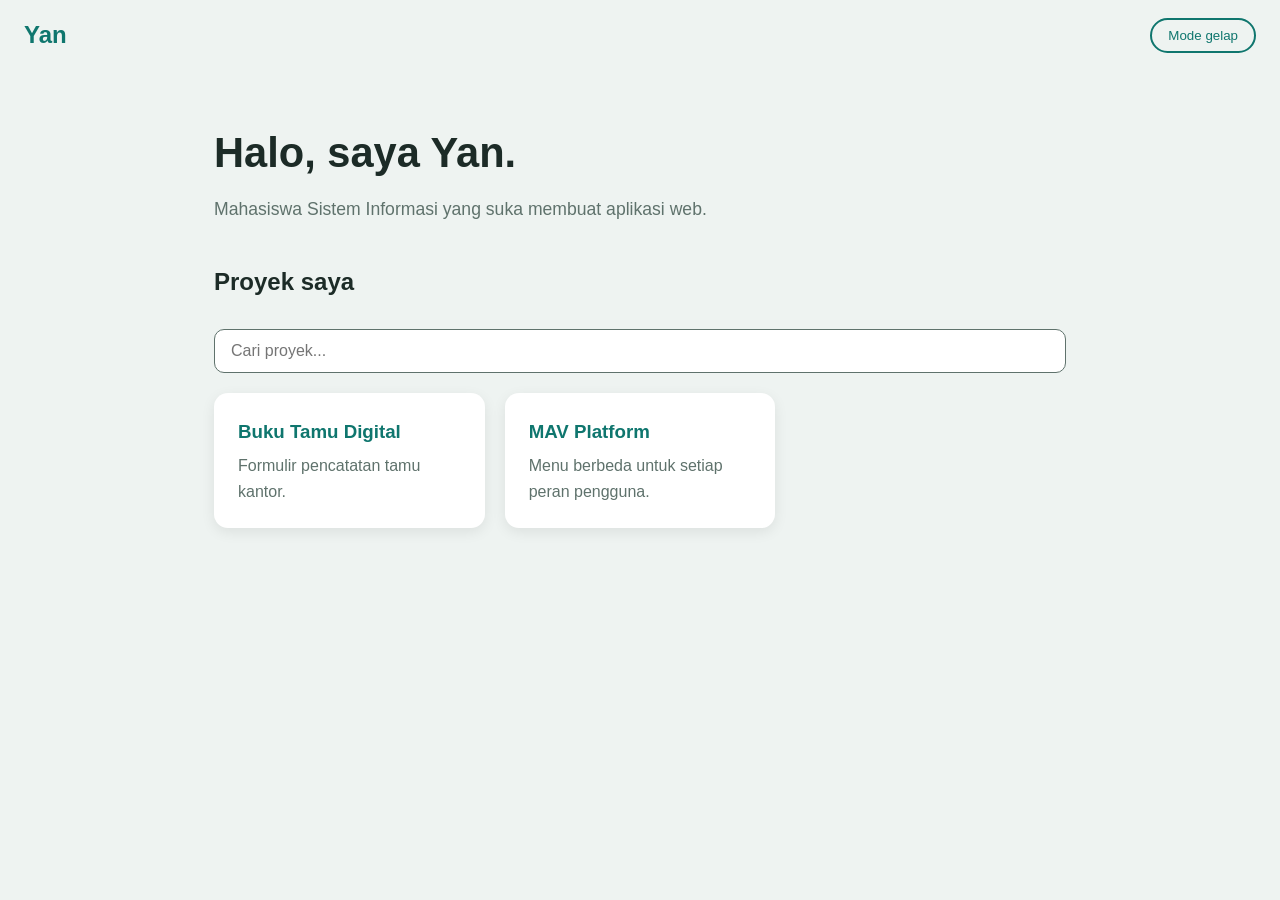
==== index.html @ de074f44 "Pertemuan 12" ====
<!DOCTYPE html>
<html lang="id">

<head>
    <meta charset="UTF-8">
    <meta name="viewport" content="width=device-width, initial-scale=1">
    <title>Portofolio Yan</title> <!-- Menghubungkan file CSS -->
    <link rel="stylesheet" href="style.css">
</head>

<body> <!-- ===== Bagian atas ===== -->
    <header class="header">
        <h2 class="logo">Yan</h2> <button id="tombol-tema">Mode gelap</button>
    </header>
    <main class="isi"> <!-- ===== Perkenalan ===== -->
        <section class="perkenalan">
            <h1>Halo, saya Yan.</h1>
            <p>Mahasiswa Sistem Informasi yang suka membuat aplikasi web.</p>
        </section> <!-- ===== Daftar proyek ===== -->
        <h2>Proyek saya</h2> <!-- Kotak pencarian (dipakai oleh script.js) --> <input type="text" id="cari"
            placeholder="Cari proyek...">
        <section class="daftar-proyek">
            <!-- Satu kartu = satu proyek.            href mengarah ke index.html di dalam folder proyek tersebut. -->
            <a class="kartu" href="buku-tamu-digital/index.html">
                <h3>Buku Tamu Digital</h3>
                <p>Formulir pencatatan tamu kantor.</p>
            </a> <a class="kartu" href="mav-platform/index.html">
                <h3>MAV Platform</h3>
                <p>Menu berbeda untuk setiap peran pengguna.</p>
            </a>
            <!-- Mau menambah proyek? Salin satu blok <a class="kartu"> di atas, lalu ubah href, judul, dan deskripsinya. -->
        </section>
        <p id="pesan-kosong" class="pesan-kosong">Proyek tidak ditemukan.</p>
    </main> <!-- Menghubungkan file JavaScript (letakkan paling bawah) -->
    <script src="script.js"></script>
</body>

</html>
---- style.css ----
/* ===== 1. Warna ===== Variabel CSS: ubah warna cukup di sini saja. */
:root {
    --latar: #eef3f1;
    --kartu: #ffffff;
    --teks: #1c2b27;
    --teks-pudar: #5f726c;
    --aksen: #0f766e;
}

/* Saat body diberi class "gelap" oleh JavaScript, warna berganti */
body.gelap {
    --latar: #121a18;
    --kartu: #1b2623;
    --teks: #e6efec;
    --teks-pudar: #94a8a1;
    --aksen: #5fd1c4;
}

/* ===== 2. Dasar halaman ===== */
* {
    box-sizing: border-box;
}

body {
    margin: 0;
    font-family: Arial, sans-serif;
    line-height: 1.6;
    background: var(--latar);
    color: var(--teks);
}

/* ===== 3. Bagian atas ===== */
.header {
    display: flex;
    justify-content: space-between;
    align-items: center;
    padding: 16px 24px;
}

.logo {
    margin: 0;
    color: var(--aksen);
}

#tombol-tema {
    padding: 8px 16px;
    border: 2px solid var(--aksen);
    border-radius: 20px;
    background: transparent;
    color: var(--aksen);
    cursor: pointer;
}

/* ===== 4. Isi halaman ===== */
.isi {
    max-width: 900px;
    margin: 0 auto;
    padding: 0 24px 60px;
}

.perkenalan {
    padding: 50px 0 20px;
}

.perkenalan h1 {
    font-size: 2.6rem;
    margin: 0 0 8px;
}

.perkenalan p {
    color: var(--teks-pudar);
    font-size: 1.1rem;
    margin: 0;
}

/* ===== 5. Pencarian ===== */
#cari {
    width: 100%;
    padding: 12px 16px;
    margin: 8px 0 20px;
    border: 1px solid var(--teks-pudar);
    border-radius: 10px;
    font-size: 1rem;
    background: var(--kartu);
    color: var(--teks);
}

/* ===== 6. Kartu proyek ===== */
.daftar-proyek {
    display: grid;
    grid-template-columns: repeat(auto-fill, minmax(250px, 1fr));
    gap: 20px;
}

.kartu {
    display: block;
    padding: 24px;
    background: var(--kartu);
    border-radius: 14px;
    box-shadow: 0 4px 14px rgba(0, 0, 0, 0.08);
    color: inherit;
    text-decoration: none;
    transition: transform 0.2s;
}

.kartu:hover {
    transform: translateY(-4px);
}

.kartu h3 {
    margin: 0 0 6px;
    color: var(--aksen);
}

.kartu p {
    margin: 0;
    color: var(--teks-pudar);
}

/* Pesan "tidak ditemukan" disembunyikan dulu */
.pesan-kosong {
    display: none;
    color: var(--teks-pudar);
}
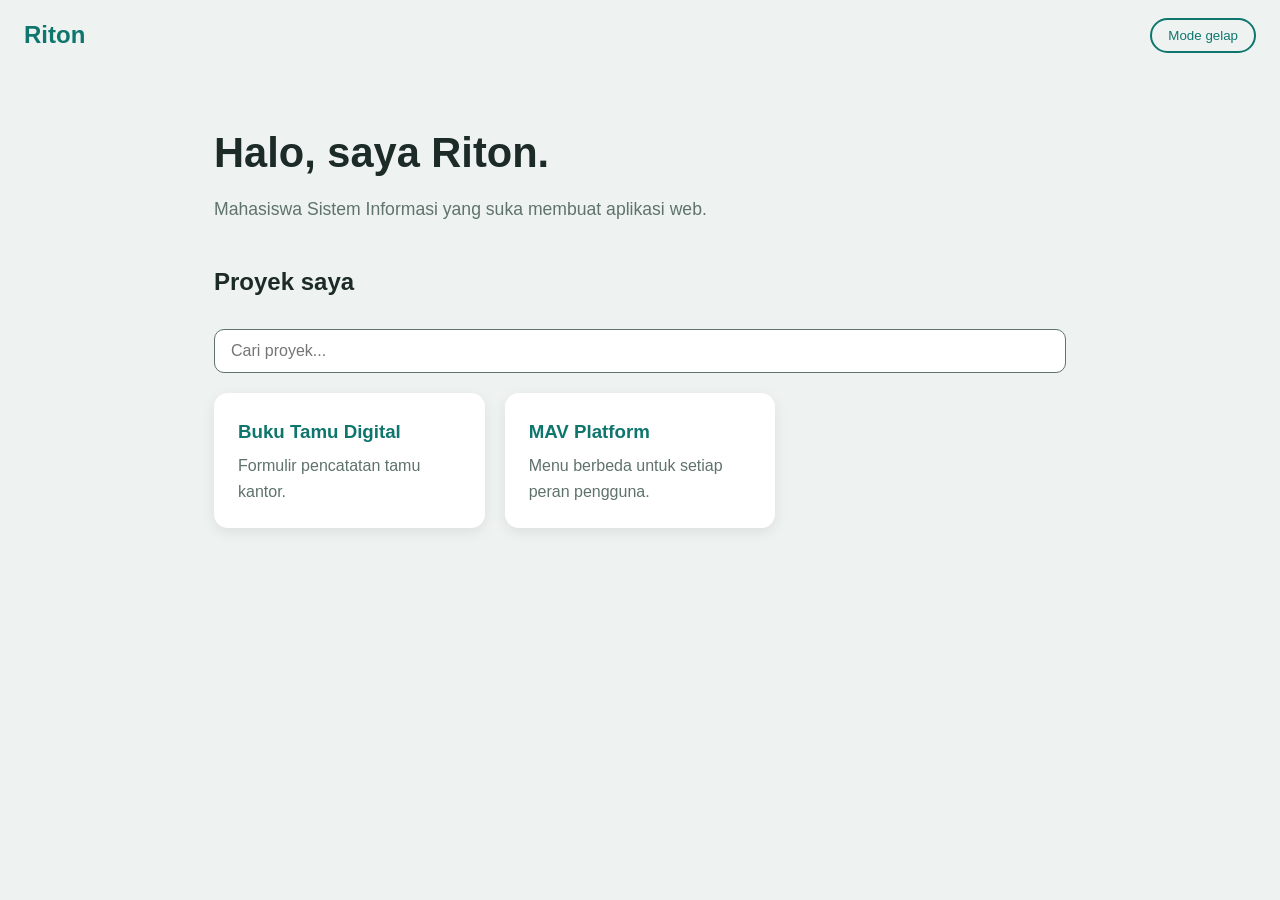
==== commit 6d112764: "Pertemuan 12" ====
--- a/index.html
+++ b/index.html
@@ -4,17 +4,17 @@
 <head>
     <meta charset="UTF-8">
     <meta name="viewport" content="width=device-width, initial-scale=1">
-    <title>Portofolio Yan</title> <!-- Menghubungkan file CSS -->
+    <title>Portofolio Riton</title> <!-- Menghubungkan file CSS -->
     <link rel="stylesheet" href="style.css">
 </head>
 
 <body> <!-- ===== Bagian atas ===== -->
     <header class="header">
-        <h2 class="logo">Yan</h2> <button id="tombol-tema">Mode gelap</button>
+        <h2 class="logo">Riton</h2> <button id="tombol-tema">Mode gelap</button>
     </header>
     <main class="isi"> <!-- ===== Perkenalan ===== -->
         <section class="perkenalan">
-            <h1>Halo, saya Yan.</h1>
+            <h1>Halo, saya Riton.</h1>
             <p>Mahasiswa Sistem Informasi yang suka membuat aplikasi web.</p>
         </section> <!-- ===== Daftar proyek ===== -->
         <h2>Proyek saya</h2> <!-- Kotak pencarian (dipakai oleh script.js) --> <input type="text" id="cari"
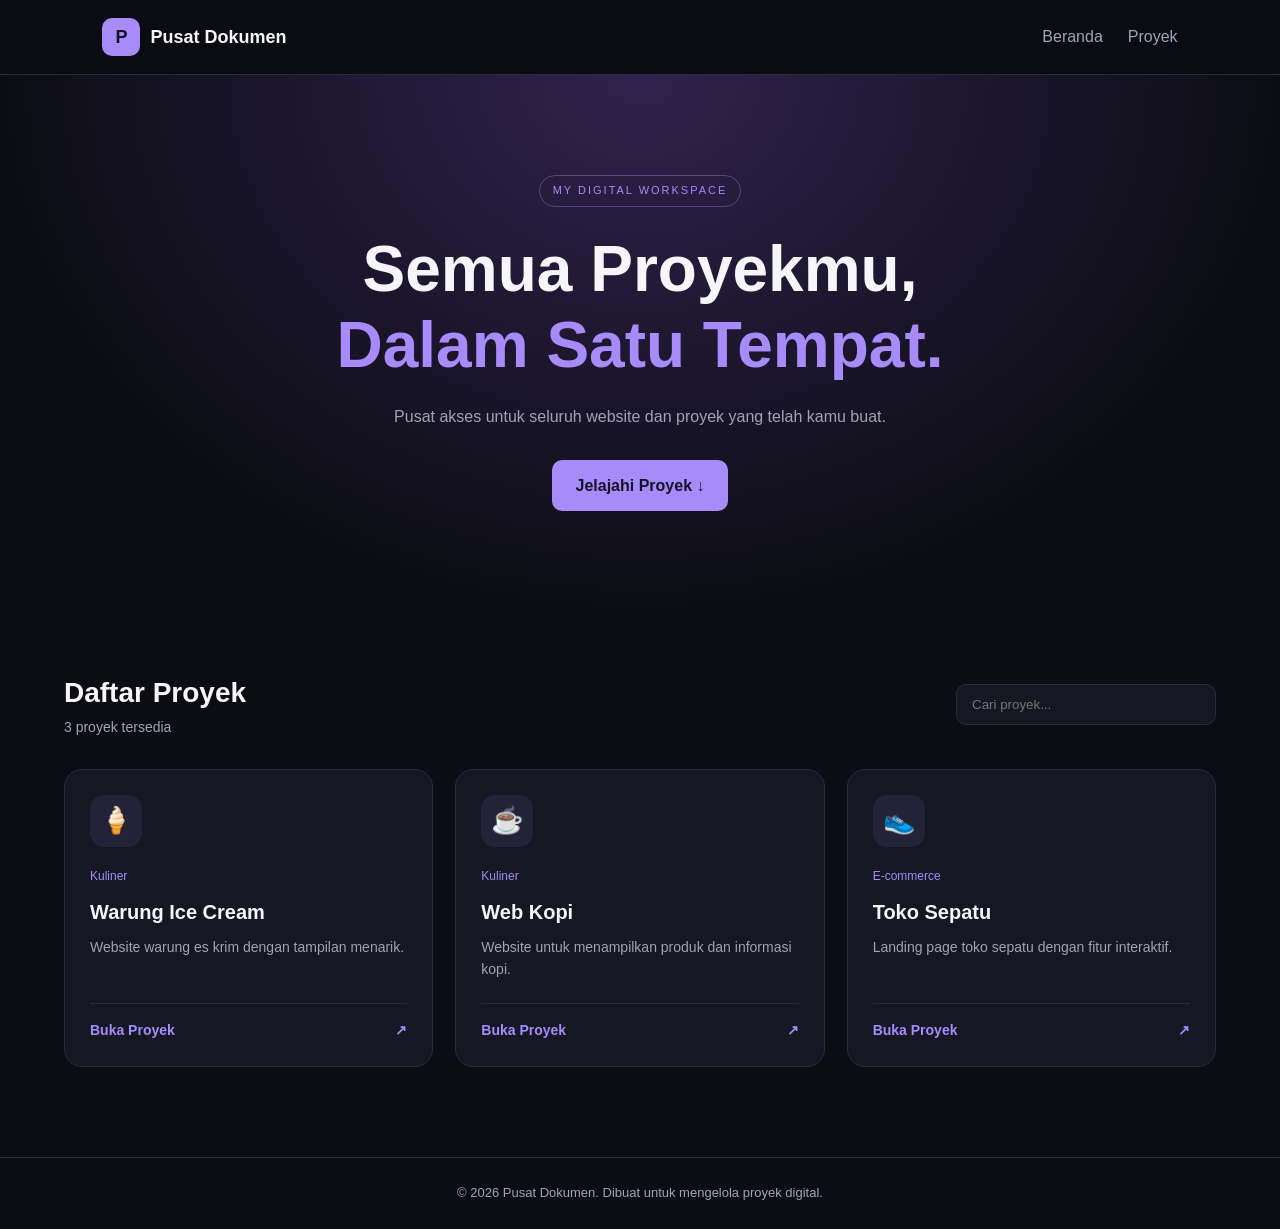
==== commit 29c8adea: "." ====
--- a/index.html
+++ b/index.html
@@ -1,38 +1,477 @@
 <!DOCTYPE html>
 <html lang="id">
-
 <head>
     <meta charset="UTF-8">
-    <meta name="viewport" content="width=device-width, initial-scale=1">
-    <title>Portofolio Riton</title> <!-- Menghubungkan file CSS -->
-    <link rel="stylesheet" href="style.css">
+    <meta name="viewport" content="width=device-width, initial-scale=1.0">
+    <title>Pusat Dokumen</title>
+
+    <style>
+        :root {
+            --bg: #0c0d14;
+            --card: #151722;
+            --text: #f5f5fa;
+            --muted: #a0a3b5;
+            --primary: #a78bfa;
+            --border: #292c3b;
+        }
+
+        * {
+            margin: 0;
+            padding: 0;
+            box-sizing: border-box;
+        }
+
+        html {
+            scroll-behavior: smooth;
+            scroll-padding-top: 90px;
+        }
+
+        body {
+            font-family: Arial, sans-serif;
+            background: var(--bg);
+            color: var(--text);
+            line-height: 1.6;
+        }
+
+        a {
+            color: inherit;
+            text-decoration: none;
+        }
+
+        /* Navbar */
+        .navbar {
+            display: flex;
+            justify-content: space-between;
+            align-items: center;
+            padding: 18px 8%;
+            border-bottom: 1px solid var(--border);
+            background: #0c0d14ee;
+            position: sticky;
+            top: 0;
+            z-index: 10;
+            backdrop-filter: blur(12px);
+        }
+
+        .logo {
+            display: flex;
+            align-items: center;
+            gap: 10px;
+            font-size: 18px;
+            font-weight: bold;
+        }
+
+        .logo-icon {
+            display: grid;
+            place-items: center;
+            width: 38px;
+            height: 38px;
+            background: var(--primary);
+            color: #171127;
+            border-radius: 10px;
+        }
+
+        nav {
+            display: flex;
+            gap: 25px;
+            color: var(--muted);
+        }
+
+        nav a:hover {
+            color: var(--primary);
+        }
+
+        /* Hero */
+        .hero {
+            text-align: center;
+            padding: 100px 20px;
+            background: radial-gradient(
+                ellipse at top, #30224d, var(--bg) 70%
+            );
+        }
+
+        .badge {
+            display: inline-block;
+            padding: 6px 13px;
+            border: 1px solid #59447c;
+            border-radius: 30px;
+            color: var(--primary);
+            font-size: 11px;
+            letter-spacing: 2px;
+            margin-bottom: 24px;
+        }
+
+        .hero h1 {
+            font-size: clamp(36px, 6vw, 64px);
+            line-height: 1.2;
+            margin-bottom: 20px;
+        }
+
+        .hero h1 span {
+            color: var(--primary);
+        }
+
+        .hero p {
+            color: var(--muted);
+            max-width: 520px;
+            margin: 0 auto 30px;
+        }
+
+        .btn {
+            display: inline-block;
+            padding: 13px 24px;
+            background: var(--primary);
+            color: #171127;
+            font-weight: bold;
+            border-radius: 10px;
+            transition: 0.25s;
+        }
+
+        .btn:hover {
+            transform: translateY(-3px);
+        }
+
+        /* Projects */
+        .projects {
+            max-width: 1200px;
+            margin: auto;
+            padding: 60px 24px 90px;
+        }
+
+        .section-header {
+            display: flex;
+            justify-content: space-between;
+            align-items: center;
+            gap: 20px;
+            margin-bottom: 30px;
+        }
+
+        .section-header h2 {
+            font-size: 28px;
+        }
+
+        .section-header p {
+            color: var(--muted);
+            font-size: 14px;
+        }
+
+        #search {
+            width: 260px;
+            padding: 12px 15px;
+            border: 1px solid var(--border);
+            border-radius: 10px;
+            background: var(--card);
+            color: var(--text);
+            outline: none;
+        }
+
+        #search:focus {
+            border-color: var(--primary);
+        }
+
+        .project-grid {
+            display: grid;
+            grid-template-columns: repeat(3, minmax(0, 1fr));
+            gap: 22px;
+        }
+
+        .project-card {
+            display: flex;
+            flex-direction: column;
+            min-width: 0;
+            padding: 25px;
+            background: var(--card);
+            border: 1px solid var(--border);
+            border-radius: 18px;
+            transition: 0.25s;
+            animation: appear 0.5s ease both;
+        }
+
+        .project-card:hover {
+            transform: translateY(-6px);
+            border-color: var(--primary);
+            background: #1c1f2d;
+        }
+
+        .project-icon {
+            display: grid;
+            place-items: center;
+            width: 52px;
+            height: 52px;
+            border-radius: 14px;
+            font-size: 26px;
+            background: #a78bfa18;
+            margin-bottom: 20px;
+        }
+
+        .project-card h3 {
+            font-size: 20px;
+            margin-bottom: 8px;
+        }
+
+        .project-card p {
+            color: var(--muted);
+            font-size: 14px;
+            margin-bottom: 22px;
+            flex-grow: 1;
+        }
+
+        .category {
+            color: var(--primary);
+            font-size: 12px;
+            margin-bottom: 10px;
+        }
+
+        .project-link {
+            display: flex;
+            justify-content: space-between;
+            padding-top: 15px;
+            border-top: 1px solid var(--border);
+            color: var(--primary);
+            font-weight: bold;
+            font-size: 14px;
+        }
+
+        #empty-message {
+            text-align: center;
+            color: var(--muted);
+            padding: 40px;
+        }
+
+        footer {
+            text-align: center;
+            padding: 25px;
+            border-top: 1px solid var(--border);
+            color: var(--muted);
+            font-size: 13px;
+        }
+
+        @keyframes appear {
+            from {
+                opacity: 0;
+                transform: translateY(12px);
+            }
+            to {
+                opacity: 1;
+                transform: translateY(0);
+            }
+        }
+
+        /* Tablet */
+        @media (max-width: 850px) {
+            .project-grid {
+                grid-template-columns: repeat(2, minmax(0, 1fr));
+            }
+
+            .navbar {
+                padding: 16px 5%;
+            }
+        }
+
+        /* HP */
+        @media (max-width: 560px) {
+            .navbar {
+                flex-wrap: wrap;
+                gap: 12px;
+            }
+
+            nav {
+                gap: 16px;
+                font-size: 14px;
+            }
+
+            .hero {
+                padding: 75px 20px;
+            }
+
+            .section-header {
+                align-items: stretch;
+                flex-direction: column;
+            }
+
+            #search {
+                width: 100%;
+            }
+
+            .project-grid {
+                grid-template-columns: 1fr;
+            }
+
+            .projects {
+                padding: 45px 18px 60px;
+            }
+        }
+
+        @media (prefers-reduced-motion: reduce) {
+            *,
+            *::before,
+            *::after {
+                animation: none !important;
+                scroll-behavior: auto !important;
+                transition: none !important;
+            }
+        }
+    </style>
 </head>
 
-<body> <!-- ===== Bagian atas ===== -->
-    <header class="header">
-        <h2 class="logo">Riton</h2> <button id="tombol-tema">Mode gelap</button>
+<body>
+
+    <header class="navbar">
+        <a href="#" class="logo">
+            <span class="logo-icon">P</span>
+            Pusat Dokumen
+        </a>
+
+        <nav>
+            <a href="#beranda">Beranda</a>
+            <a href="#proyek">Proyek</a>
+        </nav>
     </header>
-    <main class="isi"> <!-- ===== Perkenalan ===== -->
-        <section class="perkenalan">
-            <h1>Halo, saya Riton.</h1>
-            <p>Mahasiswa Sistem Informasi yang suka membuat aplikasi web.</p>
-        </section> <!-- ===== Daftar proyek ===== -->
-        <h2>Proyek saya</h2> <!-- Kotak pencarian (dipakai oleh script.js) --> <input type="text" id="cari"
-            placeholder="Cari proyek...">
-        <section class="daftar-proyek">
-            <!-- Satu kartu = satu proyek.            href mengarah ke index.html di dalam folder proyek tersebut. -->
-            <a class="kartu" href="buku-tamu-digital/index.html">
-                <h3>Buku Tamu Digital</h3>
-                <p>Formulir pencatatan tamu kantor.</p>
-            </a> <a class="kartu" href="mav-platform/index.html">
-                <h3>MAV Platform</h3>
-                <p>Menu berbeda untuk setiap peran pengguna.</p>
+
+    <main>
+        <section class="hero" id="beranda">
+            <span class="badge">MY DIGITAL WORKSPACE</span>
+
+            <h1>
+                Semua Proyekmu,<br>
+                <span>Dalam Satu Tempat.</span>
+            </h1>
+
+            <p>
+                Pusat akses untuk seluruh website dan proyek
+                yang telah kamu buat.
+            </p>
+
+            <a href="#proyek" class="btn">
+                Jelajahi Proyek ↓
             </a>
-            <!-- Mau menambah proyek? Salin satu blok <a class="kartu"> di atas, lalu ubah href, judul, dan deskripsinya. -->
         </section>
-        <p id="pesan-kosong" class="pesan-kosong">Proyek tidak ditemukan.</p>
-    </main> <!-- Menghubungkan file JavaScript (letakkan paling bawah) -->
-    <script src="script.js"></script>
+
+        <section class="projects" id="proyek">
+            <div class="section-header">
+                <div>
+                    <h2>Daftar Proyek</h2>
+                    <p id="project-count">Memuat proyek...</p>
+                </div>
+
+                <input
+                    type="search"
+                    id="search"
+                    placeholder="Cari proyek..."
+                    aria-label="Cari proyek"
+                >
+            </div>
+
+            <div class="project-grid" id="project-list"></div>
+
+            <p id="empty-message" hidden>
+                Proyek tidak ditemukan.
+            </p>
+        </section>
+    </main>
+
+    <footer>
+        <p>
+            &copy; <span id="year"></span>
+            Pusat Dokumen. Dibuat untuk mengelola proyek digital.
+        </p>
+    </footer>
+
+    <script>
+        // DATA PROYEK
+        const projects = [
+            {
+                name: "Warung Ice Cream",
+                description: "Website warung es krim dengan tampilan menarik.",
+                url: "warung-ice-cream/index.html",
+                icon: "🍦",
+                category: "Kuliner"
+            },
+            {
+                name: "Web Kopi",
+                description: "Website untuk menampilkan produk dan informasi kopi.",
+                url: "web-kopi/webkopi.html",
+                icon: "☕",
+                category: "Kuliner"
+            },
+            {
+                name: "Toko Sepatu",
+                description: "Landing page toko sepatu dengan fitur interaktif.",
+                url: "sepatu-jaya/index.html",
+                icon: "👟",
+                category: "E-commerce"
+            }
+        ];
+
+        // ELEMEN HTML
+        const projectList = document.getElementById("project-list");
+        const searchInput = document.getElementById("search");
+        const projectCount = document.getElementById("project-count");
+        const emptyMessage = document.getElementById("empty-message");
+
+        // MEMBUAT KARTU PROYEK
+        function displayProjects(data) {
+            projectList.replaceChildren();
+
+            projectCount.textContent = data.length + " proyek tersedia";
+            emptyMessage.hidden = data.length !== 0;
+
+            data.forEach(function(project) {
+                const card = document.createElement("article");
+                card.className = "project-card";
+
+                const icon = document.createElement("div");
+                icon.className = "project-icon";
+                icon.textContent = project.icon;
+
+                const category = document.createElement("span");
+                category.className = "category";
+                category.textContent = project.category;
+
+                const title = document.createElement("h3");
+                title.textContent = project.name;
+
+                const description = document.createElement("p");
+                description.textContent = project.description;
+
+                const link = document.createElement("a");
+                link.className = "project-link";
+                link.href = project.url;
+                link.setAttribute("aria-label", "Buka " + project.name);
+
+                const linkText = document.createElement("span");
+                linkText.textContent = "Buka Proyek";
+
+                const arrow = document.createElement("span");
+                arrow.textContent = "↗";
+
+                link.append(linkText, arrow);
+                card.append(icon, category, title, description, link);
+                projectList.appendChild(card);
+            });
+        }
+
+        // PENCARIAN PROYEK
+        searchInput.addEventListener("input", function() {
+            const keyword = searchInput.value.trim().toLowerCase();
+
+            const filteredProjects = projects.filter(function(project) {
+                return (
+                    project.name.toLowerCase().includes(keyword) ||
+                    project.description.toLowerCase().includes(keyword) ||
+                    project.category.toLowerCase().includes(keyword)
+                );
+            });
+
+            displayProjects(filteredProjects);
+        });
+
+        // TAHUN OTOMATIS
+        document.getElementById("year").textContent =
+            new Date().getFullYear();
+
+        // TAMPILKAN SEMUA PROYEK
+        displayProjects(projects);
+    </script>
+
 </body>
-
 </html>
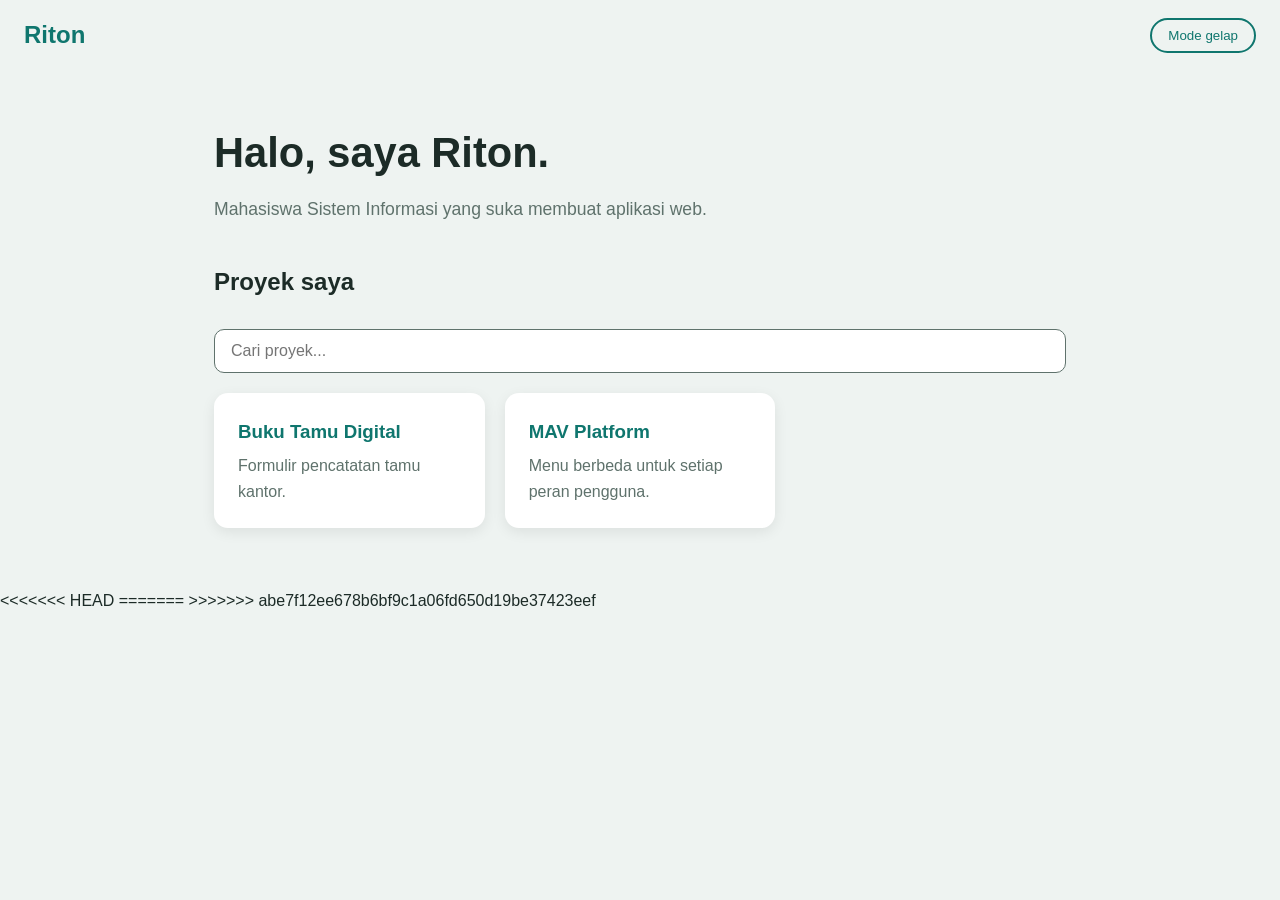
==== commit cb19570e: "Merge branch 'main' of https://github.com/RitonStefano/PPWD_9" ====
--- a/index.html
+++ b/index.html
@@ -1,477 +1,41 @@
 <!DOCTYPE html>
 <html lang="id">
+
 <head>
     <meta charset="UTF-8">
-    <meta name="viewport" content="width=device-width, initial-scale=1.0">
-    <title>Pusat Dokumen</title>
-
-    <style>
-        :root {
-            --bg: #0c0d14;
-            --card: #151722;
-            --text: #f5f5fa;
-            --muted: #a0a3b5;
-            --primary: #a78bfa;
-            --border: #292c3b;
-        }
-
-        * {
-            margin: 0;
-            padding: 0;
-            box-sizing: border-box;
-        }
-
-        html {
-            scroll-behavior: smooth;
-            scroll-padding-top: 90px;
-        }
-
-        body {
-            font-family: Arial, sans-serif;
-            background: var(--bg);
-            color: var(--text);
-            line-height: 1.6;
-        }
-
-        a {
-            color: inherit;
-            text-decoration: none;
-        }
-
-        /* Navbar */
-        .navbar {
-            display: flex;
-            justify-content: space-between;
-            align-items: center;
-            padding: 18px 8%;
-            border-bottom: 1px solid var(--border);
-            background: #0c0d14ee;
-            position: sticky;
-            top: 0;
-            z-index: 10;
-            backdrop-filter: blur(12px);
-        }
-
-        .logo {
-            display: flex;
-            align-items: center;
-            gap: 10px;
-            font-size: 18px;
-            font-weight: bold;
-        }
-
-        .logo-icon {
-            display: grid;
-            place-items: center;
-            width: 38px;
-            height: 38px;
-            background: var(--primary);
-            color: #171127;
-            border-radius: 10px;
-        }
-
-        nav {
-            display: flex;
-            gap: 25px;
-            color: var(--muted);
-        }
-
-        nav a:hover {
-            color: var(--primary);
-        }
-
-        /* Hero */
-        .hero {
-            text-align: center;
-            padding: 100px 20px;
-            background: radial-gradient(
-                ellipse at top, #30224d, var(--bg) 70%
-            );
-        }
-
-        .badge {
-            display: inline-block;
-            padding: 6px 13px;
-            border: 1px solid #59447c;
-            border-radius: 30px;
-            color: var(--primary);
-            font-size: 11px;
-            letter-spacing: 2px;
-            margin-bottom: 24px;
-        }
-
-        .hero h1 {
-            font-size: clamp(36px, 6vw, 64px);
-            line-height: 1.2;
-            margin-bottom: 20px;
-        }
-
-        .hero h1 span {
-            color: var(--primary);
-        }
-
-        .hero p {
-            color: var(--muted);
-            max-width: 520px;
-            margin: 0 auto 30px;
-        }
-
-        .btn {
-            display: inline-block;
-            padding: 13px 24px;
-            background: var(--primary);
-            color: #171127;
-            font-weight: bold;
-            border-radius: 10px;
-            transition: 0.25s;
-        }
-
-        .btn:hover {
-            transform: translateY(-3px);
-        }
-
-        /* Projects */
-        .projects {
-            max-width: 1200px;
-            margin: auto;
-            padding: 60px 24px 90px;
-        }
-
-        .section-header {
-            display: flex;
-            justify-content: space-between;
-            align-items: center;
-            gap: 20px;
-            margin-bottom: 30px;
-        }
-
-        .section-header h2 {
-            font-size: 28px;
-        }
-
-        .section-header p {
-            color: var(--muted);
-            font-size: 14px;
-        }
-
-        #search {
-            width: 260px;
-            padding: 12px 15px;
-            border: 1px solid var(--border);
-            border-radius: 10px;
-            background: var(--card);
-            color: var(--text);
-            outline: none;
-        }
-
-        #search:focus {
-            border-color: var(--primary);
-        }
-
-        .project-grid {
-            display: grid;
-            grid-template-columns: repeat(3, minmax(0, 1fr));
-            gap: 22px;
-        }
-
-        .project-card {
-            display: flex;
-            flex-direction: column;
-            min-width: 0;
-            padding: 25px;
-            background: var(--card);
-            border: 1px solid var(--border);
-            border-radius: 18px;
-            transition: 0.25s;
-            animation: appear 0.5s ease both;
-        }
-
-        .project-card:hover {
-            transform: translateY(-6px);
-            border-color: var(--primary);
-            background: #1c1f2d;
-        }
-
-        .project-icon {
-            display: grid;
-            place-items: center;
-            width: 52px;
-            height: 52px;
-            border-radius: 14px;
-            font-size: 26px;
-            background: #a78bfa18;
-            margin-bottom: 20px;
-        }
-
-        .project-card h3 {
-            font-size: 20px;
-            margin-bottom: 8px;
-        }
-
-        .project-card p {
-            color: var(--muted);
-            font-size: 14px;
-            margin-bottom: 22px;
-            flex-grow: 1;
-        }
-
-        .category {
-            color: var(--primary);
-            font-size: 12px;
-            margin-bottom: 10px;
-        }
-
-        .project-link {
-            display: flex;
-            justify-content: space-between;
-            padding-top: 15px;
-            border-top: 1px solid var(--border);
-            color: var(--primary);
-            font-weight: bold;
-            font-size: 14px;
-        }
-
-        #empty-message {
-            text-align: center;
-            color: var(--muted);
-            padding: 40px;
-        }
-
-        footer {
-            text-align: center;
-            padding: 25px;
-            border-top: 1px solid var(--border);
-            color: var(--muted);
-            font-size: 13px;
-        }
-
-        @keyframes appear {
-            from {
-                opacity: 0;
-                transform: translateY(12px);
-            }
-            to {
-                opacity: 1;
-                transform: translateY(0);
-            }
-        }
-
-        /* Tablet */
-        @media (max-width: 850px) {
-            .project-grid {
-                grid-template-columns: repeat(2, minmax(0, 1fr));
-            }
-
-            .navbar {
-                padding: 16px 5%;
-            }
-        }
-
-        /* HP */
-        @media (max-width: 560px) {
-            .navbar {
-                flex-wrap: wrap;
-                gap: 12px;
-            }
-
-            nav {
-                gap: 16px;
-                font-size: 14px;
-            }
-
-            .hero {
-                padding: 75px 20px;
-            }
-
-            .section-header {
-                align-items: stretch;
-                flex-direction: column;
-            }
-
-            #search {
-                width: 100%;
-            }
-
-            .project-grid {
-                grid-template-columns: 1fr;
-            }
-
-            .projects {
-                padding: 45px 18px 60px;
-            }
-        }
-
-        @media (prefers-reduced-motion: reduce) {
-            *,
-            *::before,
-            *::after {
-                animation: none !important;
-                scroll-behavior: auto !important;
-                transition: none !important;
-            }
-        }
-    </style>
+    <meta name="viewport" content="width=device-width, initial-scale=1">
+    <title>Portofolio Riton</title> <!-- Menghubungkan file CSS -->
+    <link rel="stylesheet" href="style.css">
 </head>
 
-<body>
+<body> <!-- ===== Bagian atas ===== -->
+    <header class="header">
+        <h2 class="logo">Riton</h2> <button id="tombol-tema">Mode gelap</button>
+    </header>
+    <main class="isi"> <!-- ===== Perkenalan ===== -->
+        <section class="perkenalan">
+            <h1>Halo, saya Riton.</h1>
+            <p>Mahasiswa Sistem Informasi yang suka membuat aplikasi web.</p>
+        </section> <!-- ===== Daftar proyek ===== -->
+        <h2>Proyek saya</h2> <!-- Kotak pencarian (dipakai oleh script.js) --> <input type="text" id="cari"
+            placeholder="Cari proyek...">
+        <section class="daftar-proyek">
+            <!-- Satu kartu = satu proyek.            href mengarah ke index.html di dalam folder proyek tersebut. -->
+            <a class="kartu" href="/MODUL12/buku-tamu-digital/index.html">
+                <h3>Buku Tamu Digital</h3>
+                <p>Formulir pencatatan tamu kantor.</p>
+            </a> <a class="kartu" href="/MODUL12/mav-platform/index.html">
+                <h3>MAV Platform</h3>
+                <p>Menu berbeda untuk setiap peran pengguna.</p>
+            </a>
+            <!-- Mau menambah proyek? Salin satu blok <a class="kartu"> di atas, lalu ubah href, judul, dan deskripsinya. -->
+        </section>
+        <p id="pesan-kosong" class="pesan-kosong">Proyek tidak ditemukan.</p>
+    </main> <!-- Menghubungkan file JavaScript (letakkan paling bawah) -->
+    <script src="script.js"></script>
+</body>
+<<<<<<< HEAD
+=======
 
-    <header class="navbar">
-        <a href="#" class="logo">
-            <span class="logo-icon">P</span>
-            Pusat Dokumen
-        </a>
-
-        <nav>
-            <a href="#beranda">Beranda</a>
-            <a href="#proyek">Proyek</a>
-        </nav>
-    </header>
-
-    <main>
-        <section class="hero" id="beranda">
-            <span class="badge">MY DIGITAL WORKSPACE</span>
-
-            <h1>
-                Semua Proyekmu,<br>
-                <span>Dalam Satu Tempat.</span>
-            </h1>
-
-            <p>
-                Pusat akses untuk seluruh website dan proyek
-                yang telah kamu buat.
-            </p>
-
-            <a href="#proyek" class="btn">
-                Jelajahi Proyek ↓
-            </a>
-        </section>
-
-        <section class="projects" id="proyek">
-            <div class="section-header">
-                <div>
-                    <h2>Daftar Proyek</h2>
-                    <p id="project-count">Memuat proyek...</p>
-                </div>
-
-                <input
-                    type="search"
-                    id="search"
-                    placeholder="Cari proyek..."
-                    aria-label="Cari proyek"
-                >
-            </div>
-
-            <div class="project-grid" id="project-list"></div>
-
-            <p id="empty-message" hidden>
-                Proyek tidak ditemukan.
-            </p>
-        </section>
-    </main>
-
-    <footer>
-        <p>
-            &copy; <span id="year"></span>
-            Pusat Dokumen. Dibuat untuk mengelola proyek digital.
-        </p>
-    </footer>
-
-    <script>
-        // DATA PROYEK
-        const projects = [
-            {
-                name: "Warung Ice Cream",
-                description: "Website warung es krim dengan tampilan menarik.",
-                url: "warung-ice-cream/index.html",
-                icon: "🍦",
-                category: "Kuliner"
-            },
-            {
-                name: "Web Kopi",
-                description: "Website untuk menampilkan produk dan informasi kopi.",
-                url: "web-kopi/webkopi.html",
-                icon: "☕",
-                category: "Kuliner"
-            },
-            {
-                name: "Toko Sepatu",
-                description: "Landing page toko sepatu dengan fitur interaktif.",
-                url: "sepatu-jaya/index.html",
-                icon: "👟",
-                category: "E-commerce"
-            }
-        ];
-
-        // ELEMEN HTML
-        const projectList = document.getElementById("project-list");
-        const searchInput = document.getElementById("search");
-        const projectCount = document.getElementById("project-count");
-        const emptyMessage = document.getElementById("empty-message");
-
-        // MEMBUAT KARTU PROYEK
-        function displayProjects(data) {
-            projectList.replaceChildren();
-
-            projectCount.textContent = data.length + " proyek tersedia";
-            emptyMessage.hidden = data.length !== 0;
-
-            data.forEach(function(project) {
-                const card = document.createElement("article");
-                card.className = "project-card";
-
-                const icon = document.createElement("div");
-                icon.className = "project-icon";
-                icon.textContent = project.icon;
-
-                const category = document.createElement("span");
-                category.className = "category";
-                category.textContent = project.category;
-
-                const title = document.createElement("h3");
-                title.textContent = project.name;
-
-                const description = document.createElement("p");
-                description.textContent = project.description;
-
-                const link = document.createElement("a");
-                link.className = "project-link";
-                link.href = project.url;
-                link.setAttribute("aria-label", "Buka " + project.name);
-
-                const linkText = document.createElement("span");
-                linkText.textContent = "Buka Proyek";
-
-                const arrow = document.createElement("span");
-                arrow.textContent = "↗";
-
-                link.append(linkText, arrow);
-                card.append(icon, category, title, description, link);
-                projectList.appendChild(card);
-            });
-        }
-
-        // PENCARIAN PROYEK
-        searchInput.addEventListener("input", function() {
-            const keyword = searchInput.value.trim().toLowerCase();
-
-            const filteredProjects = projects.filter(function(project) {
-                return (
-                    project.name.toLowerCase().includes(keyword) ||
-                    project.description.toLowerCase().includes(keyword) ||
-                    project.category.toLowerCase().includes(keyword)
-                );
-            });
-
-            displayProjects(filteredProjects);
-        });
-
-        // TAHUN OTOMATIS
-        document.getElementById("year").textContent =
-            new Date().getFullYear();
-
-        // TAMPILKAN SEMUA PROYEK
-        displayProjects(projects);
-    </script>
-
-</body>
+>>>>>>> abe7f12ee678b6bf9c1a06fd650d19be37423eef
 </html>
--- a/style.css
+++ b/style.css
@@ -0,0 +1,124 @@
+/* ===== 1. Warna ===== Variabel CSS: ubah warna cukup di sini saja. */
+:root {
+    --latar: #eef3f1;
+    --kartu: #ffffff;
+    --teks: #1c2b27;
+    --teks-pudar: #5f726c;
+    --aksen: #0f766e;
+}
+
+/* Saat body diberi class "gelap" oleh JavaScript, warna berganti */
+body.gelap {
+    --latar: #121a18;
+    --kartu: #1b2623;
+    --teks: #e6efec;
+    --teks-pudar: #94a8a1;
+    --aksen: #5fd1c4;
+}
+
+/* ===== 2. Dasar halaman ===== */
+* {
+    box-sizing: border-box;
+}
+
+body {
+    margin: 0;
+    font-family: Arial, sans-serif;
+    line-height: 1.6;
+    background: var(--latar);
+    color: var(--teks);
+}
+
+/* ===== 3. Bagian atas ===== */
+.header {
+    display: flex;
+    justify-content: space-between;
+    align-items: center;
+    padding: 16px 24px;
+}
+
+.logo {
+    margin: 0;
+    color: var(--aksen);
+}
+
+#tombol-tema {
+    padding: 8px 16px;
+    border: 2px solid var(--aksen);
+    border-radius: 20px;
+    background: transparent;
+    color: var(--aksen);
+    cursor: pointer;
+}
+
+/* ===== 4. Isi halaman ===== */
+.isi {
+    max-width: 900px;
+    margin: 0 auto;
+    padding: 0 24px 60px;
+}
+
+.perkenalan {
+    padding: 50px 0 20px;
+}
+
+.perkenalan h1 {
+    font-size: 2.6rem;
+    margin: 0 0 8px;
+}
+
+.perkenalan p {
+    color: var(--teks-pudar);
+    font-size: 1.1rem;
+    margin: 0;
+}
+
+/* ===== 5. Pencarian ===== */
+#cari {
+    width: 100%;
+    padding: 12px 16px;
+    margin: 8px 0 20px;
+    border: 1px solid var(--teks-pudar);
+    border-radius: 10px;
+    font-size: 1rem;
+    background: var(--kartu);
+    color: var(--teks);
+}
+
+/* ===== 6. Kartu proyek ===== */
+.daftar-proyek {
+    display: grid;
+    grid-template-columns: repeat(auto-fill, minmax(250px, 1fr));
+    gap: 20px;
+}
+
+.kartu {
+    display: block;
+    padding: 24px;
+    background: var(--kartu);
+    border-radius: 14px;
+    box-shadow: 0 4px 14px rgba(0, 0, 0, 0.08);
+    color: inherit;
+    text-decoration: none;
+    transition: transform 0.2s;
+}
+
+.kartu:hover {
+    transform: translateY(-4px);
+}
+
+.kartu h3 {
+    margin: 0 0 6px;
+    color: var(--aksen);
+}
+
+.kartu p {
+    margin: 0;
+    color: var(--teks-pudar);
+}
+
+/* Pesan "tidak ditemukan" disembunyikan dulu */
+.pesan-kosong {
+    display: none;
+    color: var(--teks-pudar);
+}
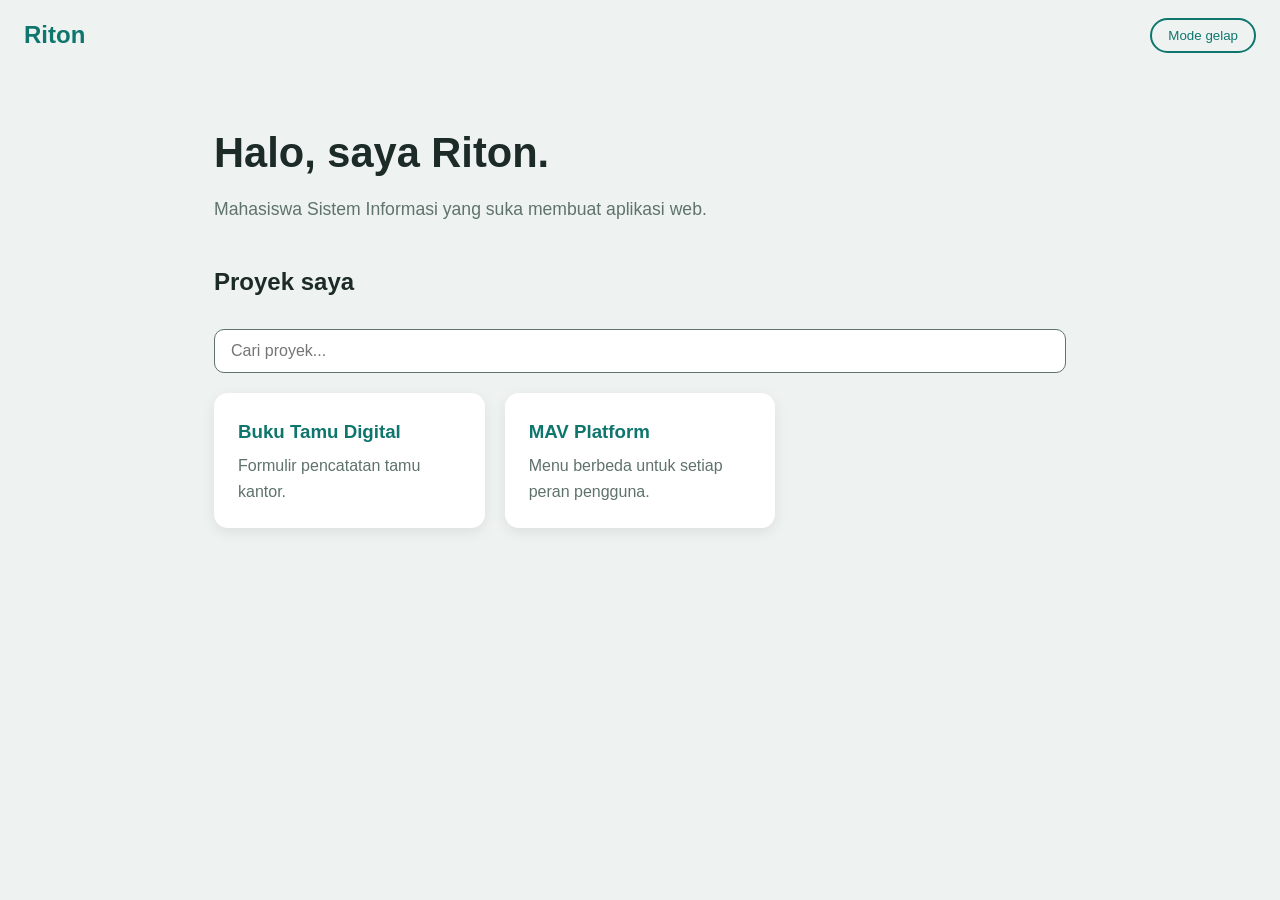
==== commit 6a3260d7: "perubahan" ====
--- a/index.html
+++ b/index.html
@@ -34,8 +34,5 @@
     </main> <!-- Menghubungkan file JavaScript (letakkan paling bawah) -->
     <script src="script.js"></script>
 </body>
-<<<<<<< HEAD
-=======
 
->>>>>>> abe7f12ee678b6bf9c1a06fd650d19be37423eef
 </html>
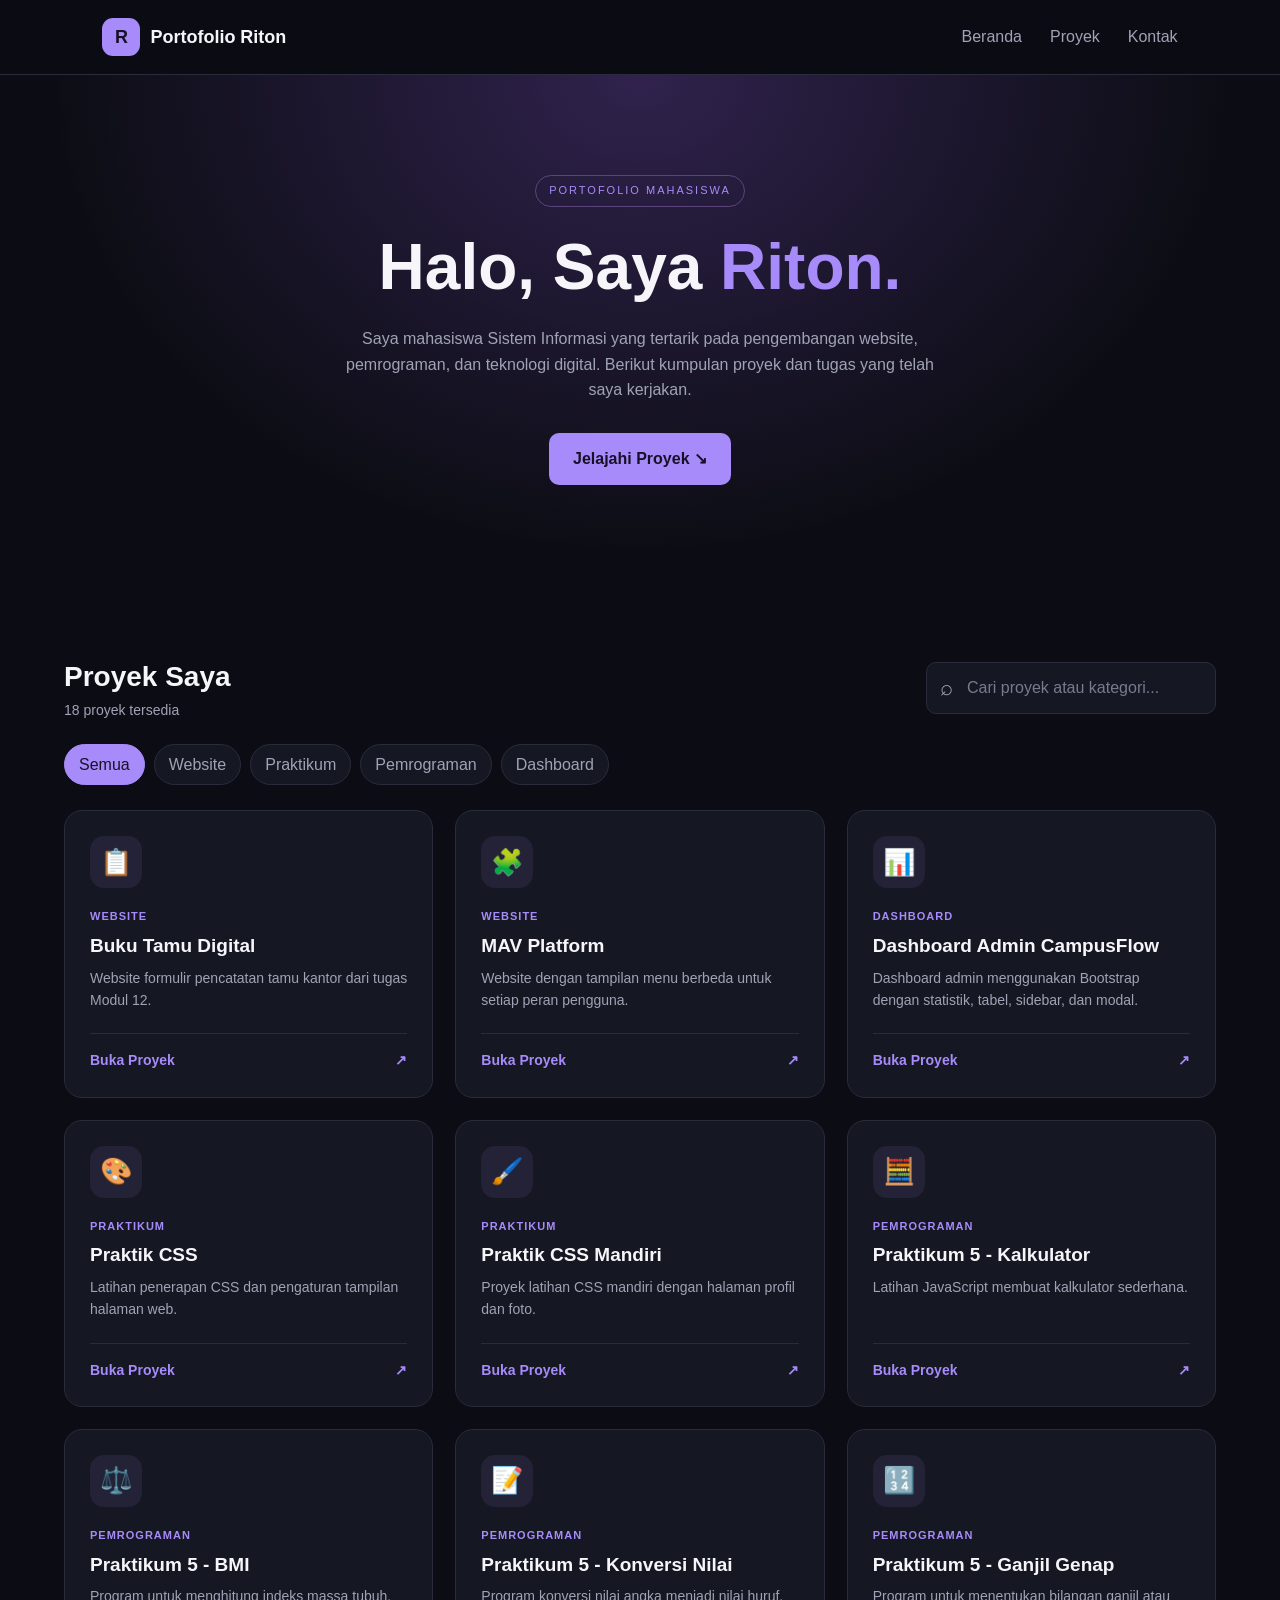
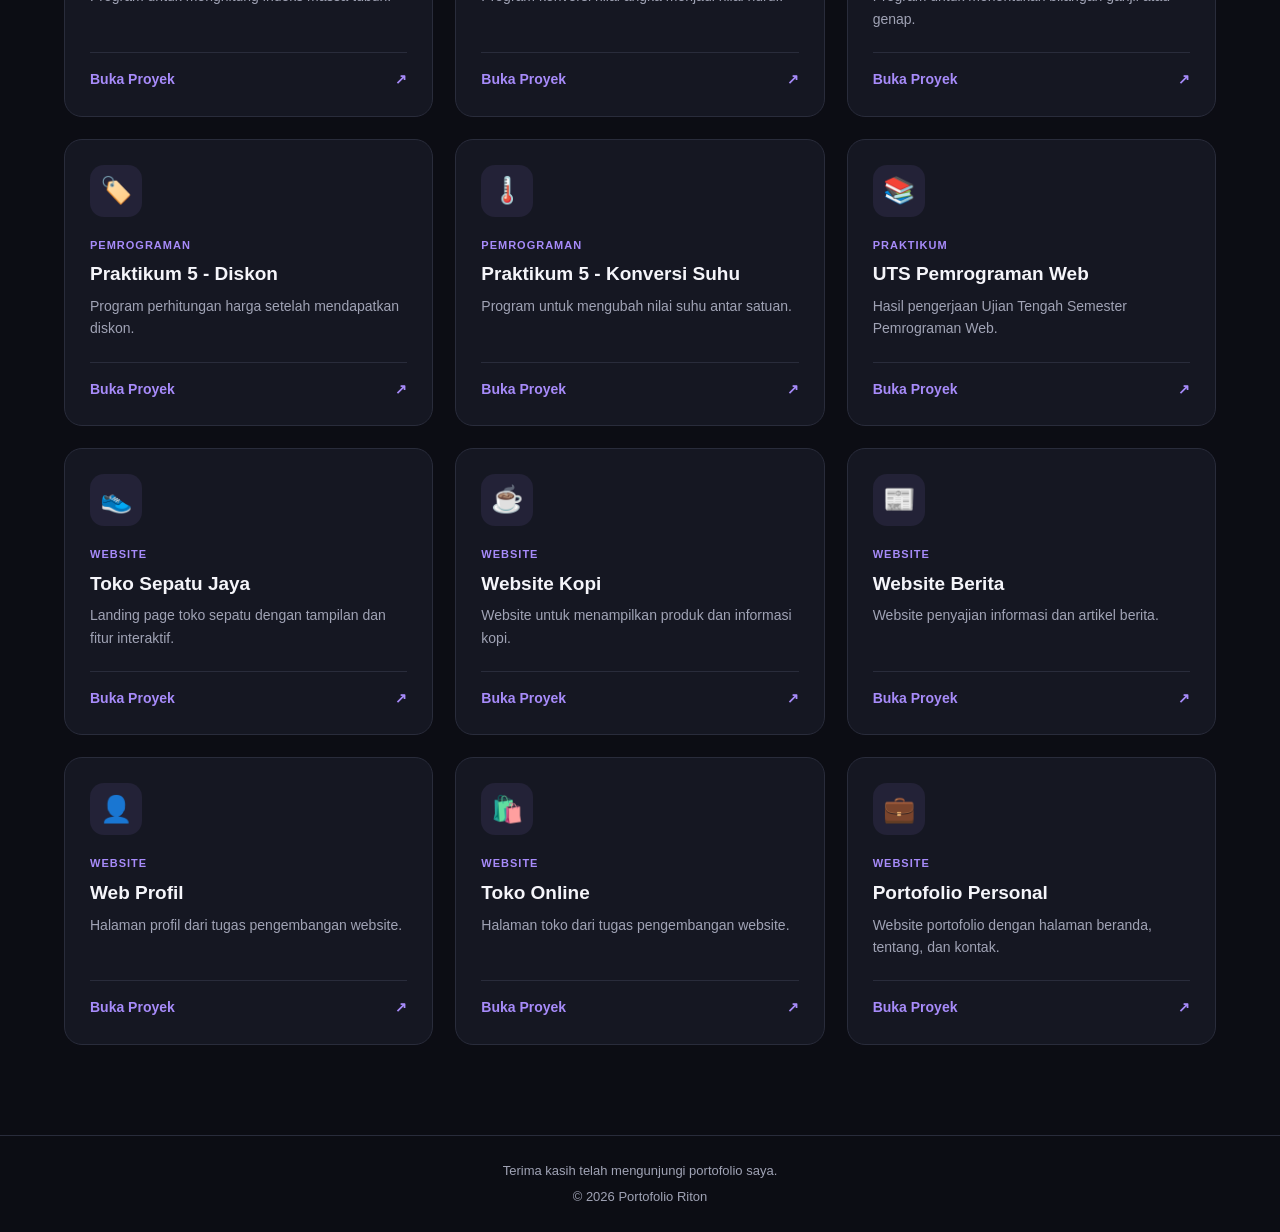
==== commit 7381beee: "finish" ====
--- a/index.html
+++ b/index.html
@@ -1,38 +1,66 @@
 <!DOCTYPE html>
 <html lang="id">
-
 <head>
     <meta charset="UTF-8">
-    <meta name="viewport" content="width=device-width, initial-scale=1">
-    <title>Portofolio Riton</title> <!-- Menghubungkan file CSS -->
+    <meta name="viewport" content="width=device-width, initial-scale=1.0">
+    <meta name="description" content="Portofolio proyek dan tugas Riton, mahasiswa Sistem Informasi.">
+    <title>Portofolio Riton</title>
     <link rel="stylesheet" href="style.css">
+    <script src="script.js" defer></script>
 </head>
+<body>
+    <!-- NAVBAR -->
+    <header class="navbar">
+        <a class="logo" href="#home" aria-label="Portofolio Riton - Beranda">
+            <span class="logo-icon">R</span>
+            <span>Portofolio Riton</span>
+        </a>
+        <nav aria-label="Navigasi utama">
+            <a href="#home">Beranda</a>
+            <a href="#projects">Proyek</a>
+            <a href="#contact">Kontak</a>
+        </nav>
+    </header>
 
-<body> <!-- ===== Bagian atas ===== -->
-    <header class="header">
-        <h2 class="logo">Riton</h2> <button id="tombol-tema">Mode gelap</button>
-    </header>
-    <main class="isi"> <!-- ===== Perkenalan ===== -->
-        <section class="perkenalan">
-            <h1>Halo, saya Riton.</h1>
-            <p>Mahasiswa Sistem Informasi yang suka membuat aplikasi web.</p>
-        </section> <!-- ===== Daftar proyek ===== -->
-        <h2>Proyek saya</h2> <!-- Kotak pencarian (dipakai oleh script.js) --> <input type="text" id="cari"
-            placeholder="Cari proyek...">
-        <section class="daftar-proyek">
-            <!-- Satu kartu = satu proyek.            href mengarah ke index.html di dalam folder proyek tersebut. -->
-            <a class="kartu" href="/MODUL12/buku-tamu-digital/index.html">
-                <h3>Buku Tamu Digital</h3>
-                <p>Formulir pencatatan tamu kantor.</p>
-            </a> <a class="kartu" href="/MODUL12/mav-platform/index.html">
-                <h3>MAV Platform</h3>
-                <p>Menu berbeda untuk setiap peran pengguna.</p>
-            </a>
-            <!-- Mau menambah proyek? Salin satu blok <a class="kartu"> di atas, lalu ubah href, judul, dan deskripsinya. -->
-        </section>
-        <p id="pesan-kosong" class="pesan-kosong">Proyek tidak ditemukan.</p>
-    </main> <!-- Menghubungkan file JavaScript (letakkan paling bawah) -->
-    <script src="script.js"></script>
+    <!-- HERO -->
+    <section class="hero" id="home">
+        <span class="badge">PORTOFOLIO MAHASISWA</span>
+        <h1>Halo, Saya <span>Riton.</span></h1>
+        <p>Saya mahasiswa Sistem Informasi yang tertarik pada pengembangan website, pemrograman, dan teknologi digital. Berikut kumpulan proyek dan tugas yang telah saya kerjakan.</p>
+        <a href="#projects" class="btn-primary">Jelajahi Proyek <span aria-hidden="true">↘</span></a>
+    </section>
+
+    <!-- DAFTAR PROYEK -->
+    <main class="projects" id="projects">
+        <div class="section-header">
+            <div>
+                <h2>Proyek Saya</h2>
+                <p id="project-count" aria-live="polite">Memuat proyek...</p>
+            </div>
+            <label class="search-wrap">
+                <span class="search-icon" aria-hidden="true">⌕</span>
+                <input type="search" id="search" placeholder="Cari proyek atau kategori..." aria-label="Cari proyek">
+            </label>
+        </div>
+
+        <div class="filter-list" aria-label="Filter kategori">
+            <button class="filter-btn active" type="button" data-category="Semua">Semua</button>
+            <button class="filter-btn" type="button" data-category="Website">Website</button>
+            <button class="filter-btn" type="button" data-category="Praktikum">Praktikum</button>
+            <button class="filter-btn" type="button" data-category="Pemrograman">Pemrograman</button>
+            <button class="filter-btn" type="button" data-category="Dashboard">Dashboard</button>
+        </div>
+
+        <div class="project-grid" id="project-list">
+            <!-- Kartu proyek dibuat secara otomatis melalui script.js -->
+        </div>
+        <p id="empty-message" hidden>Proyek tidak ditemukan. Coba kata kunci atau kategori lain.</p>
+    </main>
+
+    <!-- FOOTER -->
+    <footer id="contact">
+        <p>Terima kasih telah mengunjungi portofolio saya.</p>
+        <span>© <span id="year"></span> Portofolio Riton</span>
+    </footer>
 </body>
-
-</html>+</html>
--- a/style.css
+++ b/style.css
@@ -1,124 +1,149 @@
-/* ===== 1. Warna ===== Variabel CSS: ubah warna cukup di sini saja. */
+/* ===== PENGATURAN DASAR ===== */
 :root {
-    --latar: #eef3f1;
-    --kartu: #ffffff;
-    --teks: #1c2b27;
-    --teks-pudar: #5f726c;
-    --aksen: #0f766e;
+    --bg: #0c0d14;
+    --surface: #151722;
+    --surface-hover: #1c1f2d;
+    --text: #f5f5fa;
+    --muted: #a0a3b5;
+    --primary: #a78bfa;
+    --border: #292c3b;
 }
 
-/* Saat body diberi class "gelap" oleh JavaScript, warna berganti */
-body.gelap {
-    --latar: #121a18;
-    --kartu: #1b2623;
-    --teks: #e6efec;
-    --teks-pudar: #94a8a1;
-    --aksen: #5fd1c4;
+* { margin: 0; padding: 0; box-sizing: border-box; }
+html { scroll-behavior: smooth; scroll-padding-top: 90px; }
+body {
+    font-family: Arial, Helvetica, sans-serif;
+    background: var(--bg);
+    color: var(--text);
+    line-height: 1.6;
+    min-height: 100vh;
 }
+a { text-decoration: none; color: inherit; }
+button, input { font: inherit; }
 
-/* ===== 2. Dasar halaman ===== */
-* {
-    box-sizing: border-box;
-}
-
-body {
-    margin: 0;
-    font-family: Arial, sans-serif;
-    line-height: 1.6;
-    background: var(--latar);
-    color: var(--teks);
-}
-
-/* ===== 3. Bagian atas ===== */
-.header {
+/* ===== NAVBAR ===== */
+.navbar {
     display: flex;
     justify-content: space-between;
     align-items: center;
-    padding: 16px 24px;
+    padding: 18px 8%;
+    border-bottom: 1px solid var(--border);
+    background: rgba(12, 13, 20, 0.92);
+    position: sticky;
+    top: 0;
+    z-index: 10;
+    backdrop-filter: blur(12px);
+}
+.logo { display: flex; align-items: center; gap: 10px; font-size: 18px; font-weight: bold; }
+.logo-icon {
+    display: grid; place-items: center; width: 38px; height: 38px;
+    background: var(--primary); color: #171127; border-radius: 11px;
+}
+.navbar nav { display: flex; gap: 28px; color: var(--muted); }
+.navbar nav a { transition: color .2s ease; }
+.navbar nav a:hover { color: var(--primary); }
+
+/* ===== HERO ===== */
+.hero {
+    text-align: center;
+    padding: 100px 20px 110px;
+    background: radial-gradient(ellipse at top, #30224d 0%, var(--bg) 65%);
+}
+.badge {
+    display: inline-block; padding: 6px 13px; border: 1px solid #59447c;
+    border-radius: 30px; color: var(--primary); font-size: 11px;
+    letter-spacing: 2px; margin-bottom: 24px;
+}
+.hero h1 { font-size: clamp(36px, 6vw, 64px); line-height: 1.15; margin-bottom: 22px; }
+.hero h1 span { color: var(--primary); }
+.hero p { color: var(--muted); max-width: 590px; margin: 0 auto 30px; }
+.btn-primary {
+    display: inline-block; padding: 13px 24px; background: var(--primary);
+    color: #171127; font-weight: bold; border-radius: 10px; transition: .25s;
+}
+.btn-primary:hover { transform: translateY(-3px); box-shadow: 0 8px 25px #a78bfa35; }
+
+/* ===== DAFTAR PROYEK ===== */
+.projects { max-width: 1200px; margin: auto; padding: 60px 24px 90px; }
+.section-header {
+    display: flex; justify-content: space-between; align-items: center;
+    gap: 20px; margin-bottom: 22px;
+}
+.section-header h2 { font-size: 28px; }
+.section-header p { color: var(--muted); font-size: 14px; }
+.search-wrap { position: relative; display: block; width: 290px; }
+.search-icon { position: absolute; left: 14px; top: 8px; color: var(--muted); font-size: 22px; }
+#search {
+    width: 100%; padding: 12px 15px 12px 40px; border: 1px solid var(--border);
+    border-radius: 10px; background: var(--surface); color: var(--text); outline: none;
+}
+#search:focus { border-color: var(--primary); }
+#search::placeholder { color: #777b90; }
+.filter-list { display: flex; flex-wrap: wrap; gap: 9px; margin-bottom: 25px; }
+.filter-btn {
+    border: 1px solid var(--border); background: var(--surface); color: var(--muted);
+    padding: 7px 14px; border-radius: 30px; cursor: pointer; transition: .2s;
+}
+.filter-btn:hover, .filter-btn.active {
+    color: #171127; background: var(--primary); border-color: var(--primary);
+}
+.project-grid { display: grid; grid-template-columns: repeat(3, minmax(0, 1fr)); gap: 22px; }
+.project-card {
+    display: flex; flex-direction: column; min-width: 0; padding: 25px;
+    background: var(--surface); border: 1px solid var(--border); border-radius: 18px;
+    transition: .25s ease; animation: appear .5s ease both;
+}
+.project-card:hover { transform: translateY(-6px); background: var(--surface-hover); border-color: var(--primary); }
+.project-icon {
+    display: grid; place-items: center; width: 52px; height: 52px;
+    border-radius: 14px; font-size: 26px; background: #a78bfa18; margin-bottom: 20px;
+}
+.project-category {
+    color: var(--primary); font-size: 11px; font-weight: bold;
+    letter-spacing: 1px; text-transform: uppercase; margin-bottom: 7px;
+}
+.project-card h3 { font-size: 19px; line-height: 1.35; margin-bottom: 8px; }
+.project-card p { color: var(--muted); font-size: 14px; margin-bottom: 22px; flex-grow: 1; }
+.project-link {
+    display: flex; justify-content: space-between; align-items: center;
+    padding-top: 15px; border-top: 1px solid var(--border);
+    color: var(--primary); font-weight: bold; font-size: 14px;
+}
+.project-link:hover { color: #c4b5fd; }
+#empty-message { color: var(--muted); text-align: center; padding: 40px; }
+#empty-message[hidden] { display: none; }
+
+/* ===== FOOTER ===== */
+footer {
+    text-align: center; padding: 25px; border-top: 1px solid var(--border);
+    color: var(--muted); font-size: 13px;
+}
+footer p { margin-bottom: 5px; }
+
+/* ===== ANIMASI ===== */
+@keyframes appear {
+    from { opacity: 0; transform: translateY(12px); }
+    to { opacity: 1; transform: translateY(0); }
 }
 
-.logo {
-    margin: 0;
-    color: var(--aksen);
+/* ===== RESPONSIVE ===== */
+@media (max-width: 850px) {
+    .project-grid { grid-template-columns: repeat(2, minmax(0, 1fr)); }
+    .navbar { padding: 16px 5%; }
 }
-
-#tombol-tema {
-    padding: 8px 16px;
-    border: 2px solid var(--aksen);
-    border-radius: 20px;
-    background: transparent;
-    color: var(--aksen);
-    cursor: pointer;
+@media (max-width: 560px) {
+    .navbar { flex-wrap: wrap; gap: 12px; }
+    .navbar nav { gap: 16px; font-size: 14px; }
+    .hero { padding: 75px 20px; }
+    .section-header { align-items: stretch; flex-direction: column; }
+    .search-wrap { width: 100%; }
+    .project-grid { grid-template-columns: 1fr; }
+    .projects { padding: 45px 18px 60px; }
 }
-
-/* ===== 4. Isi halaman ===== */
-.isi {
-    max-width: 900px;
-    margin: 0 auto;
-    padding: 0 24px 60px;
+@media (prefers-reduced-motion: reduce) {
+    *, *::before, *::after {
+        scroll-behavior: auto !important;
+        animation-duration: .01ms !important;
+        transition-duration: .01ms !important;
+    }
 }
-
-.perkenalan {
-    padding: 50px 0 20px;
-}
-
-.perkenalan h1 {
-    font-size: 2.6rem;
-    margin: 0 0 8px;
-}
-
-.perkenalan p {
-    color: var(--teks-pudar);
-    font-size: 1.1rem;
-    margin: 0;
-}
-
-/* ===== 5. Pencarian ===== */
-#cari {
-    width: 100%;
-    padding: 12px 16px;
-    margin: 8px 0 20px;
-    border: 1px solid var(--teks-pudar);
-    border-radius: 10px;
-    font-size: 1rem;
-    background: var(--kartu);
-    color: var(--teks);
-}
-
-/* ===== 6. Kartu proyek ===== */
-.daftar-proyek {
-    display: grid;
-    grid-template-columns: repeat(auto-fill, minmax(250px, 1fr));
-    gap: 20px;
-}
-
-.kartu {
-    display: block;
-    padding: 24px;
-    background: var(--kartu);
-    border-radius: 14px;
-    box-shadow: 0 4px 14px rgba(0, 0, 0, 0.08);
-    color: inherit;
-    text-decoration: none;
-    transition: transform 0.2s;
-}
-
-.kartu:hover {
-    transform: translateY(-4px);
-}
-
-.kartu h3 {
-    margin: 0 0 6px;
-    color: var(--aksen);
-}
-
-.kartu p {
-    margin: 0;
-    color: var(--teks-pudar);
-}
-
-/* Pesan "tidak ditemukan" disembunyikan dulu */
-.pesan-kosong {
-    display: none;
-    color: var(--teks-pudar);
-}
